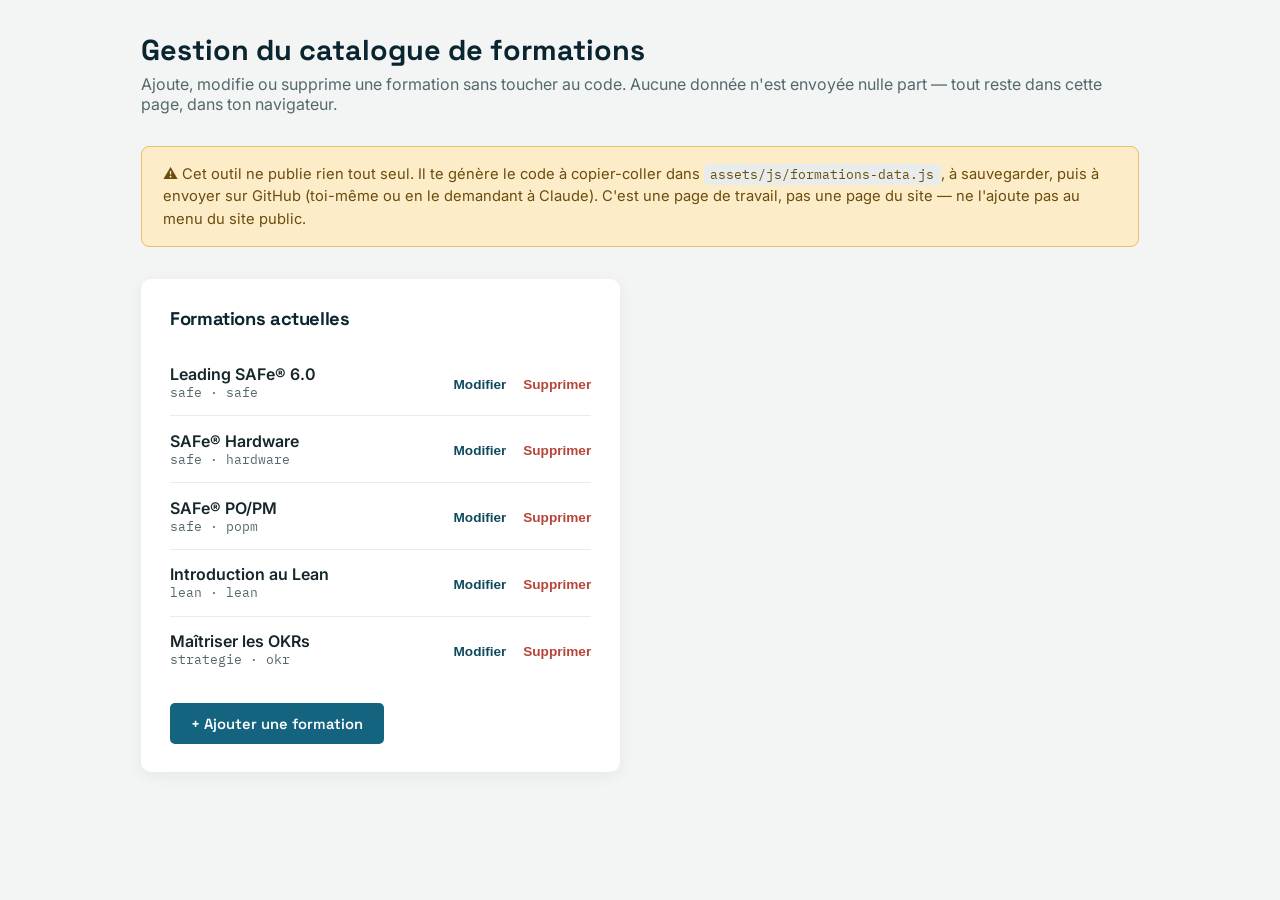
==== admin.html @ 7df1ab2e "admin.html: formulaire de gestion du catalogue (sans code). Nuage de + ancré à la dernière barre." ====
<!DOCTYPE html>
<html lang="fr">
<head>
<meta charset="UTF-8">
<meta name="viewport" content="width=device-width, initial-scale=1.0">
<title>LVL UP — Gestion du catalogue de formations</title>
<link rel="preconnect" href="https://fonts.googleapis.com">
<link href="https://fonts.googleapis.com/css2?family=Space+Grotesk:wght@500;600;700&family=Inter:wght@400;500;600;700&family=IBM+Plex+Mono:wght@500;600&display=swap" rel="stylesheet">
<link rel="stylesheet" href="assets/css/style.css">
<style>
    body { padding: 2rem 4%; max-width: 1100px; margin: 0 auto; }
    .admin-header { margin-bottom: 2rem; }
    .admin-header h1 { font-size: 1.8rem; color: var(--primary-dark); margin-bottom: 0.4rem; }
    .admin-header p { color: var(--ink-soft); }
    .admin-banner {
        background: #fdecc8; border: 1px solid #e8bd6b; color: #6b4c0f;
        padding: 1rem 1.3rem; border-radius: 8px; margin-bottom: 2rem; font-size: 0.92rem; line-height: 1.5;
    }
    .admin-layout { display: grid; grid-template-columns: 1fr 1fr; gap: 2.5rem; align-items: start; }
    @media (max-width: 900px) { .admin-layout { grid-template-columns: 1fr; } }

    .panel { background: white; border-radius: 10px; box-shadow: 0 4px 16px rgba(11,37,48,0.06); padding: 1.8rem; }
    .panel h2 { font-size: 1.15rem; color: var(--primary-dark); margin-bottom: 1.2rem; text-align: left; }

    .formation-row {
        display: flex; justify-content: space-between; align-items: center;
        padding: 0.9rem 0; border-bottom: 1px solid var(--paper-alt);
    }
    .formation-row:last-child { border-bottom: none; }
    .formation-row-title { font-weight: 600; color: var(--ink); }
    .formation-row-meta { font-size: 0.8rem; color: var(--ink-soft); font-family: 'IBM Plex Mono', monospace; }
    .formation-row-actions button {
        background: none; border: none; cursor: pointer; font-size: 0.85rem;
        color: var(--primary); font-weight: 600; margin-left: 0.8rem;
    }
    .formation-row-actions button.danger { color: #b5453a; }

    .form-group { margin-bottom: 1.3rem; }
    .form-group label { display: block; font-weight: 600; color: var(--primary-dark); margin-bottom: 0.4rem; font-size: 0.92rem; }
    .form-group input, .form-group textarea, .form-group select {
        width: 100%; padding: 0.7rem 0.9rem; border: 1px solid var(--border-soft); border-radius: 6px;
        font-size: 0.95rem; font-family: inherit; background: var(--paper);
    }
    .form-hint { font-size: 0.78rem; color: var(--ink-soft); margin-top: 0.3rem; }
    .form-row { display: flex; gap: 1rem; }
    .form-row .form-group { flex: 1; }

    .step-row { display: flex; gap: 0.5rem; margin-bottom: 0.5rem; }
    .step-row input { flex: 1; }
    .step-row button { background: #f3e3e1; color: #b5453a; border: none; border-radius: 6px; padding: 0 0.9rem; cursor: pointer; font-weight: 700; }
    #add-step-btn { margin-top: 0.3rem; }

    .btn-secondary { background: var(--paper-alt); color: var(--ink); }
    .btn-secondary:hover { background: var(--border-soft); }

    #output-section { margin-top: 2.5rem; }
    #output-code {
        width: 100%; min-height: 220px; font-family: 'IBM Plex Mono', monospace; font-size: 0.78rem;
        background: var(--primary-dark); color: #c8e6d8; padding: 1.2rem; border-radius: 8px; border: none;
        line-height: 1.5;
    }
    .copy-row { display: flex; gap: 1rem; align-items: center; margin-top: 1rem; flex-wrap: wrap; }
    .copy-confirm { color: #196c43; font-weight: 600; font-size: 0.9rem; display: none; }

    .instructions { margin-top: 1.5rem; background: var(--paper); border-radius: 8px; padding: 1.3rem 1.5rem; }
    .instructions ol { margin-left: 1.2rem; line-height: 1.9; color: var(--ink-soft); }
    .instructions strong { color: var(--ink); }
    code { background: var(--paper-alt); padding: 0.15rem 0.4rem; border-radius: 4px; font-family: 'IBM Plex Mono', monospace; font-size: 0.85em; }

    #form-panel { display: none; }
</style>
</head>
<body>

<div class="admin-header">
    <h1>Gestion du catalogue de formations</h1>
    <p>Ajoute, modifie ou supprime une formation sans toucher au code. Aucune donnée n'est envoyée nulle part — tout reste dans cette page, dans ton navigateur.</p>
</div>

<div class="admin-banner">
    ⚠️ Cet outil ne publie rien tout seul. Il te génère le code à copier-coller
    dans <code>assets/js/formations-data.js</code>, à sauvegarder, puis à
    envoyer sur GitHub (toi-même ou en le demandant à Claude). C'est une page
    de travail, pas une page du site — ne l'ajoute pas au menu du site public.
</div>

<div class="admin-layout">
    <div class="panel">
        <h2>Formations actuelles</h2>
        <div id="formation-list"></div>
        <button class="btn btn-small" id="add-new-btn" style="margin-top:1.3rem;">+ Ajouter une formation</button>
    </div>

    <div class="panel" id="form-panel">
        <h2 id="form-title">Nouvelle formation</h2>
        <form id="formation-form">
            <div class="form-group">
                <label>Titre</label>
                <input type="text" id="f-title" required placeholder="Ex: Leading SAFe® 6.0">
            </div>
            <div class="form-row">
                <div class="form-group">
                    <label>Catégorie</label>
                    <select id="f-category">
                        <option value="safe">SAFe</option>
                        <option value="lean">Lean</option>
                        <option value="strategie">Stratégie</option>
                    </select>
                    <div class="form-hint">Une nouvelle catégorie ? Dis-le moi, j'ajoute le filtre correspondant.</div>
                </div>
                <div class="form-group">
                    <label>Tarif affiché</label>
                    <input type="text" id="f-tarif" placeholder="à partir de 670€ HT">
                </div>
            </div>
            <div class="form-row">
                <div class="form-group">
                    <label><input type="checkbox" id="f-certifiant" style="width:auto;display:inline;margin-right:0.4rem;">Formation certifiante</label>
                </div>
                <div class="form-group">
                    <label>Niveau / type</label>
                    <input type="text" id="f-niveau" placeholder="Avancé, Tous niveaux, Initiation...">
                </div>
            </div>
            <div class="form-group">
                <label>Description courte (affichée sur la carte)</label>
                <textarea id="f-description" rows="2" required></textarea>
            </div>
            <div class="form-row">
                <div class="form-group">
                    <label>Durée</label>
                    <input type="text" id="f-duree" placeholder="2 jours (16h)">
                </div>
                <div class="form-group">
                    <label>Format</label>
                    <input type="text" id="f-format" placeholder="Présentiel ou Distanciel">
                </div>
            </div>
            <div class="form-group">
                <label>Étapes du programme (fiche détaillée)</label>
                <div id="steps-container"></div>
                <button type="button" class="btn btn-small btn-secondary" id="add-step-btn">+ Ajouter une étape</button>
            </div>
            <div class="form-group">
                <label>Texte du bouton de contact</label>
                <input type="text" id="f-cta-label" placeholder="Demander un devis certifiant">
            </div>
            <div class="form-group">
                <label>Message pré-rempli quand on clique ce bouton</label>
                <textarea id="f-cta-message" rows="2" placeholder="Bonjour, je souhaiterais recevoir un devis pour..."></textarea>
            </div>
            <div class="copy-row">
                <button type="submit" class="btn">Enregistrer cette formation</button>
                <button type="button" class="btn btn-secondary" id="cancel-btn">Annuler</button>
            </div>
        </form>
    </div>
</div>

<div id="output-section" style="display:none;">
    <div class="panel">
        <h2>Code à copier dans <code>assets/js/formations-data.js</code></h2>
        <textarea id="output-code" readonly></textarea>
        <div class="copy-row">
            <button class="btn" id="copy-btn">Copier le code</button>
            <span class="copy-confirm" id="copy-confirm">✓ Copié !</span>
        </div>
        <div class="instructions">
            <strong>Pour publier ce changement :</strong>
            <ol>
                <li>Clique <strong>« Copier le code »</strong> ci-dessus.</li>
                <li>Ouvre <code>assets/js/formations-data.js</code> dans VS Code.</li>
                <li>Sélectionne tout le contenu (<code>Ctrl+A</code>) et colle (<code>Ctrl+V</code>) pour remplacer.</li>
                <li>Sauvegarde (<code>Ctrl+S</code>).</li>
                <li>Dans le terminal : <code>git add -A && git commit -m "Mise à jour catalogue" && git push</code></li>
            </ol>
            Tu peux aussi coller ce code directement dans le chat à Claude et lui demander de sauvegarder et pousser pour toi.
        </div>
    </div>
</div>

<script src="assets/js/formations-data.js"></script>
<script>
// FORMATIONS est déjà chargé depuis formations-data.js — c'est le catalogue actuel.
let editingId = null; // null = ajout, sinon = id de la formation en cours d'édition

function renderList() {
    const list = document.getElementById('formation-list');
    if (FORMATIONS.length === 0) {
        list.innerHTML = '<p style="color:var(--ink-soft);font-size:0.9rem;">Aucune formation pour l\'instant.</p>';
        return;
    }
    list.innerHTML = FORMATIONS.map(f => `
        <div class="formation-row">
            <div>
                <div class="formation-row-title">${f.title}</div>
                <div class="formation-row-meta">${f.category} · ${f.id}</div>
            </div>
            <div class="formation-row-actions">
                <button onclick="editFormation('${f.id}')">Modifier</button>
                <button class="danger" onclick="deleteFormation('${f.id}')">Supprimer</button>
            </div>
        </div>`).join('');
}

function slugify(str) {
    return str.toLowerCase()
        .normalize('NFD').replace(/[\u0300-\u036f]/g, '')
        .replace(/[^a-z0-9]+/g, '-').replace(/(^-|-$)/g, '');
}

function resetForm() {
    document.getElementById('formation-form').reset();
    document.getElementById('steps-container').innerHTML = '';
    addStepInput('');
    editingId = null;
    document.getElementById('form-title').textContent = 'Nouvelle formation';
}

function addStepInput(value) {
    const container = document.getElementById('steps-container');
    const row = document.createElement('div');
    row.className = 'step-row';
    row.innerHTML = `<input type="text" value="${value.replace(/"/g,'&quot;')}" placeholder="Ex: Introduction à la Business Agility">
                      <button type="button" onclick="this.parentElement.remove()">✕</button>`;
    container.appendChild(row);
}

document.getElementById('add-step-btn').addEventListener('click', () => addStepInput(''));

document.getElementById('add-new-btn').addEventListener('click', () => {
    resetForm();
    document.getElementById('form-panel').style.display = 'block';
    document.getElementById('form-panel').scrollIntoView({ behavior: 'smooth' });
});

document.getElementById('cancel-btn').addEventListener('click', () => {
    document.getElementById('form-panel').style.display = 'none';
});

window.editFormation = function(id) {
    const f = FORMATIONS.find(x => x.id === id);
    if (!f) return;
    editingId = id;
    document.getElementById('form-title').textContent = 'Modifier : ' + f.title;
    document.getElementById('f-title').value = f.title;
    document.getElementById('f-category').value = f.category;
    document.getElementById('f-description').value = f.description;
    document.getElementById('f-duree').value = f.duree;
    document.getElementById('f-format').value = f.format;
    document.getElementById('f-cta-label').value = f.ctaLabel;
    document.getElementById('f-cta-message').value = f.ctaMessage;

    const certifiant = f.badges.find(b => b.type === 'certifiant');
    const niveau = f.badges.find(b => b.type === 'niveau' || b.type === 'pratique');
    const tarif = f.badges.find(b => b.type === 'tarif');
    document.getElementById('f-certifiant').checked = !!certifiant;
    document.getElementById('f-niveau').value = niveau ? niveau.label : '';
    document.getElementById('f-tarif').value = tarif ? tarif.label : '';

    document.getElementById('steps-container').innerHTML = '';
    f.programme.forEach(step => addStepInput(step));

    document.getElementById('form-panel').style.display = 'block';
    document.getElementById('form-panel').scrollIntoView({ behavior: 'smooth' });
};

window.deleteFormation = function(id) {
    const f = FORMATIONS.find(x => x.id === id);
    if (!f) return;
    if (!confirm(`Supprimer « ${f.title} » ? Cette action ne sera effective qu'après avoir copié le code généré et l'avoir sauvegardé dans le fichier.`)) return;
    const idx = FORMATIONS.findIndex(x => x.id === id);
    if (idx !== -1) FORMATIONS.splice(idx, 1);
    renderList();
    generateOutput();
};

document.getElementById('formation-form').addEventListener('submit', function(e) {
    e.preventDefault();
    const title = document.getElementById('f-title').value.trim();
    const category = document.getElementById('f-category').value;
    const description = document.getElementById('f-description').value.trim();
    const duree = document.getElementById('f-duree').value.trim();
    const format = document.getElementById('f-format').value.trim();
    const ctaLabel = document.getElementById('f-cta-label').value.trim() || 'En savoir plus';
    const ctaMessage = document.getElementById('f-cta-message').value.trim();
    const niveauVal = document.getElementById('f-niveau').value.trim();
    const tarifVal = document.getElementById('f-tarif').value.trim();
    const certifiant = document.getElementById('f-certifiant').checked;
    const steps = [...document.querySelectorAll('#steps-container input')].map(i => i.value.trim()).filter(Boolean);

    const badges = [];
    if (certifiant) badges.push({ type: 'certifiant', label: 'Certifiant' });
    if (niveauVal) badges.push({ type: niveauVal.toLowerCase().includes('initiation') ? 'pratique' : 'niveau', label: niveauVal });
    if (tarifVal) badges.push({ type: 'tarif', label: tarifVal });

    const id = editingId || slugify(title) || ('formation-' + Date.now());

    const formation = { id, category, title, badges, description, duree, format, programme: steps, ctaLabel, ctaMessage };

    if (editingId) {
        const idx = FORMATIONS.findIndex(x => x.id === editingId);
        FORMATIONS[idx] = formation;
    } else {
        FORMATIONS.push(formation);
    }

    renderList();
    generateOutput();
    document.getElementById('form-panel').style.display = 'none';
});

function jsString(str) {
    return JSON.stringify(str || '');
}

function generateOutput() {
    const lines = [];
    lines.push('// =============================================');
    lines.push('// CATALOGUE DE FORMATIONS — source de données unique');
    lines.push('// =============================================');
    lines.push('// Généré via admin.html. Pour éditer à nouveau, ouvre admin.html');
    lines.push('// dans le navigateur (Live Server) — il relit ce fichier automatiquement.');
    lines.push('const FORMATIONS = [');
    FORMATIONS.forEach(f => {
        lines.push('    {');
        lines.push(`        id: ${jsString(f.id)},`);
        lines.push(`        category: ${jsString(f.category)},`);
        lines.push(`        title: ${jsString(f.title)},`);
        lines.push('        badges: [');
        f.badges.forEach(b => lines.push(`            { type: ${jsString(b.type)}, label: ${jsString(b.label)} },`));
        lines.push('        ],');
        lines.push(`        description: ${jsString(f.description)},`);
        lines.push(`        duree: ${jsString(f.duree)},`);
        lines.push(`        format: ${jsString(f.format)},`);
        lines.push('        programme: [');
        f.programme.forEach(step => lines.push(`            ${jsString(step)},`));
        lines.push('        ],');
        lines.push(`        ctaLabel: ${jsString(f.ctaLabel)},`);
        lines.push(`        ctaMessage: ${jsString(f.ctaMessage)},`);
        lines.push('    },');
    });
    lines.push('];');
    document.getElementById('output-code').value = lines.join('\n');
    document.getElementById('output-section').style.display = 'block';
}

document.getElementById('copy-btn').addEventListener('click', () => {
    const textarea = document.getElementById('output-code');
    textarea.select();
    navigator.clipboard.writeText(textarea.value).then(() => {
        const confirm = document.getElementById('copy-confirm');
        confirm.style.display = 'inline';
        setTimeout(() => confirm.style.display = 'none', 2000);
    });
});

// Init
addStepInput('');
renderList();
</script>
</body>
</html>
---- assets/css/style.css ----
/* =============================================
   DESIGN TOKENS
   Palette dérivée du logo (teal profond) + accent ambre
============================================= */
:root {
    --primary-dark:  #0b2530;
    --primary:       #0f4a5f;
    --primary-mid:   #14647f;
    --accent:        #dc9a3b;
    --accent-dark:   #b87d24;
    --paper:         #f3f5f4;
    --paper-alt:     #e8edec;
    --ink:           #16262b;
    --ink-soft:      #55686c;
    --white:         #ffffff;
    --border-soft:   #dbe3e1;
}

* { margin: 0; padding: 0; box-sizing: border-box; }

body {
    font-family: 'Inter', 'Segoe UI', Helvetica, Arial, sans-serif;
    color: var(--ink);
    background: var(--paper);
}

h1, h2, h3, h4, .navbar-logo, .btn, .eyebrow {
    font-family: 'Space Grotesk', 'Segoe UI', sans-serif;
}

/* =============================================
   NAVBAR
============================================= */
.navbar {
    position: sticky; top: 0; z-index: 100;
    background: var(--white);
    border-bottom: 1px solid var(--border-soft);
    box-shadow: 0 2px 16px rgba(11,37,48,0.05);
}
.navbar-inner {
    max-width: 1280px; margin: 0 auto;
    display: flex; align-items: center; justify-content: space-between;
    padding: 1rem 5%;
}
.navbar-logo { display: inline-flex; align-items: center; }
.navbar-logo img { height: 46px; display: block; }
.navbar-nav ul { list-style: none; display: flex; gap: 2.2rem; }
.navbar-nav a {
    text-decoration: none; color: var(--ink-soft); font-weight: 500; font-size: 0.98rem;
    transition: color 0.2s;
}
.navbar-nav a:hover { color: var(--primary); }
.navbar-cta { white-space: nowrap; }

.hamburger {
    display: none; background: none; border: none; cursor: pointer;
    flex-direction: column; gap: 5px; padding: 0.4rem;
}
.hamburger span { display: block; width: 24px; height: 2px; background: var(--primary-dark); border-radius: 2px; transition: all 0.3s; }
.hamburger.open span:nth-child(1) { transform: translateY(7px) rotate(45deg); }
.hamburger.open span:nth-child(2) { opacity: 0; }
.hamburger.open span:nth-child(3) { transform: translateY(-7px) rotate(-45deg); }

.navbar-mobile {
    display: none; background: var(--white); border-top: 1px solid var(--border-soft);
    max-height: 0; overflow: hidden; transition: max-height 0.3s ease;
}
.navbar-mobile.open { max-height: 400px; }
.navbar-mobile ul { list-style: none; padding: 0.5rem 5% 1.2rem; }
.navbar-mobile li { margin-top: 1rem; }
.navbar-mobile a { color: var(--ink-soft); text-decoration: none; font-weight: 500; font-size: 1.05rem; }

/* =============================================
   LAYOUT / TYPO GÉNÉRALE
============================================= */
main > section { scroll-margin-top: 74px; }
.container { padding: 5.5rem 10%; max-width: 1280px; margin: 0 auto; }
.bg-light { background: var(--paper-alt); }

h2 { font-size: 2.3rem; color: var(--primary-dark); margin-bottom: 0.9rem; text-align: center; font-weight: 700; letter-spacing: -0.02em; }
.subtitle { margin-bottom: 3.5rem; color: var(--ink-soft); font-size: 1.15rem; text-align: center; }
.eyebrow {
    display: inline-block; text-transform: uppercase; letter-spacing: 0.14em;
    font-size: 0.78rem; font-weight: 600; color: var(--accent);
    margin-bottom: 1.2rem;
}

/* =============================================
   HERO
============================================= */
.hero {
    position: relative; overflow: hidden;
    min-height: 88vh;
    background: linear-gradient(160deg, var(--primary-dark) 0%, var(--primary) 75%);
    display: flex; flex-direction: column; justify-content: center;
    padding: 3rem 10%; color: white;
}
.hero-bg {
    position: absolute; inset: 0; pointer-events: none;
    display: flex; align-items: flex-end; justify-content: flex-end;
    gap: 0.9rem; padding: 0 6% 0 0;
    opacity: 0.9;
}
.hero-bg > span { display: block; width: 34px; border-radius: 3px 3px 0 0; background: var(--accent); }
.hero-bg > span:nth-child(1) { height: 14%; opacity: 0.12; }
.hero-bg > span:nth-child(2) { height: 24%; opacity: 0.16; }
.hero-bg > span:nth-child(3) { height: 37%; opacity: 0.22; }
.hero-bg > span:nth-child(4) { height: 52%; opacity: 0.28; }
.hero-bg > span:nth-child(5) { height: 68%; opacity: 0.36; }
.hero-bg > span:nth-child(6) { height: 86%; opacity: 0.46; position: relative; }
.bar-signature i {
    position: absolute; font-style: normal; color: var(--accent);
    font-family: 'Space Grotesk', sans-serif; font-weight: 600; line-height: 1;
    pointer-events: none;
}
.hero-content { position: relative; z-index: 2; }
.hero h1 { font-size: 3.4rem; margin-bottom: 1.5rem; max-width: 780px; line-height: 1.12; font-weight: 700; letter-spacing: -0.02em; }
.hero p { font-size: 1.22rem; max-width: 640px; color: #cfe0e0; margin-bottom: 2.6rem; line-height: 1.6; }
.hero-buttons { display: flex; gap: 1.2rem; flex-wrap: wrap; }

/* =============================================
   BOUTONS
============================================= */
.btn {
    display: inline-block; background: var(--accent); color: var(--primary-dark);
    padding: 0.95rem 2.3rem; text-decoration: none; border-radius: 6px;
    font-weight: 700; transition: all 0.25s; border: none; cursor: pointer;
}
.btn:hover { background: var(--accent-dark); transform: translateY(-2px); }
.btn-outline { background: transparent; border: 2px solid rgba(255,255,255,0.5); color: white; }
.btn-outline:hover { background: rgba(255,255,255,0.1); border-color: white; }
.btn-small {
    display: inline-block; background: var(--primary-mid); color: white; text-align: center;
    padding: 0.7rem 1.3rem; border-radius: 5px; font-weight: 600; cursor: pointer; border: none;
    font-size: 0.92rem; text-decoration: none; transition: background 0.2s;
}
.btn-small:hover { background: var(--primary); }

/* =============================================
   GRILLE & CARTES
============================================= */
.grid { display: grid; grid-template-columns: repeat(auto-fit, minmax(300px, 1fr)); gap: 2rem; }
.card { background: var(--white); padding: 2.2rem; border-radius: 10px; box-shadow: 0 6px 20px rgba(11,37,48,0.06); border-top: 3px solid var(--primary-mid); transition: transform 0.25s, box-shadow 0.25s; }
.card:hover { transform: translateY(-4px); box-shadow: 0 12px 28px rgba(11,37,48,0.1); }
.card h3 { color: var(--primary-dark); margin-bottom: 0.7rem; font-size: 1.2rem; }
.card p { color: var(--ink-soft); line-height: 1.55; }
.badges { display: flex; gap: 0.5rem; margin-bottom: 1.4rem; flex-wrap: wrap; }
.badge {
    font-family: 'IBM Plex Mono', monospace;
    font-size: 0.66rem; font-weight: 600; padding: 0.35rem 0.8rem; border-radius: 50px;
    text-transform: uppercase; letter-spacing: 0.04em;
}
.badge.certifiant { background: #fdecc8; color: #8a5a12; }
.badge.pratique { background: #dfeaf0; color: var(--primary); }
.badge.niveau { background: var(--paper-alt); color: var(--ink-soft); }
.badge.tarif { background-color: #dcf0e4; color: #196c43; }

/* =============================================
   FILTRES FORMATIONS
============================================= */
.filter-chips { display: flex; gap: 0.7rem; justify-content: center; margin-bottom: 2.8rem; flex-wrap: wrap; }
.chip {
    font-family: 'Space Grotesk', sans-serif; font-weight: 600; font-size: 0.9rem;
    background: white; color: var(--ink-soft); border: 1.5px solid var(--border-soft);
    padding: 0.6rem 1.3rem; border-radius: 50px; cursor: pointer; transition: all 0.2s;
}
.chip:hover { border-color: var(--primary-mid); color: var(--primary); }
.chip.active { background: var(--primary-dark); border-color: var(--primary-dark); color: white; }

.formation-card { border-top-color: var(--primary-mid); }
.formation-card.cat-lean { border-top-color: var(--accent); }
.formation-card.cat-strategie { border-top-color: #6b7bb8; }
.formation-card.hidden { display: none; }

/* =============================================
   PLANNING
============================================= */
.calendar-container { background: white; border-radius: 10px; box-shadow: 0 8px 24px rgba(11,37,48,0.06); overflow: hidden; }
.planning-table { width: 100%; border-collapse: collapse; text-align: left; }
.planning-table th {
    background-color: var(--primary-dark); padding: 1.2rem 1.5rem; color: white;
    font-weight: 600; font-family: 'IBM Plex Mono', monospace; font-size: 0.78rem;
    text-transform: uppercase; letter-spacing: 0.06em;
}
.planning-table td { padding: 1.3rem 1.5rem; border-bottom: 1px solid var(--paper-alt); font-size: 0.98rem; }
.planning-table tr:last-child td { border-bottom: none; }
.planning-table tr:hover { background-color: var(--paper); }
.planning-table td:first-child { font-family: 'IBM Plex Mono', monospace; font-size: 0.88rem; color: var(--ink-soft); }

.status-badge {
    display: inline-flex; align-items: center; gap: 0.4rem;
    font-size: 0.78rem; font-weight: 600; padding: 0.45rem 0.9rem; border-radius: 50px;
}
.status-badge::before { content: ''; width: 7px; height: 7px; border-radius: 50%; }
.status-full { background: var(--paper-alt); color: var(--ink-soft); }
.status-full::before { background: #94a3a1; }

/* =============================================
   MODALES
============================================= */
.modal { display: none; position: fixed; z-index: 200; left: 0; top: 0; width: 100%; height: 100%; background-color: rgba(11,37,48,0.85); backdrop-filter: blur(5px); }
.modal-content { background-color: white; margin: 3% auto; padding: 3rem; border-radius: 12px; width: 60%; max-width: 800px; position: relative; animation: slideIn 0.3s ease-out; }
@keyframes slideIn { from { transform: translateY(-50px); opacity: 0; } to { transform: translateY(0); opacity: 1; } }
.close-modal { color: var(--ink-soft); position: absolute; top: 1.5rem; right: 2rem; font-size: 2rem; font-weight: bold; cursor: pointer; }
.modal-content h2 { text-align: left; color: var(--primary-dark); }

.modal-info-bar {
    display: flex; gap: 2rem; background: var(--paper); padding: 1rem 1.5rem; border-radius: 8px;
    margin: 1.5rem 0; font-size: 0.95rem; border-left: 4px solid var(--accent); flex-wrap: wrap;
}
.modal-body h3 { margin: 1.5rem 0 1rem; color: var(--primary-dark); border-bottom: 2px solid var(--paper-alt); padding-bottom: 0.5rem; }
.quick-program { list-style: none; margin-bottom: 2rem; }
.quick-program li { margin-bottom: 1.2rem; padding-left: 2.2rem; position: relative; line-height: 1.45; }
.quick-program li::before {
    content: counter(item); counter-increment: item; position: absolute; left: 0; top: 0;
    background: var(--primary-mid); color: white; width: 22px; height: 22px; border-radius: 50%;
    display: flex; align-items: center; justify-content: center;
    font-family: 'IBM Plex Mono', monospace; font-size: 0.72rem; font-weight: 700;
}
.modal-body { counter-reset: item; }

/* =============================================
   À PROPOS
============================================= */
.about-grid { display: flex; gap: 4rem; align-items: center; }
.about-text { flex: 1.5; font-size: 1.12rem; line-height: 1.7; color: var(--ink-soft); }
.about-text p strong { color: var(--primary-dark); }
.certifications-box h4 {
    font-family: 'IBM Plex Mono', monospace; font-size: 0.78rem; text-transform: uppercase;
    letter-spacing: 0.06em; color: var(--ink-soft); margin-bottom: 1rem;
}
.certif-tags { display: flex; flex-wrap: wrap; gap: 0.7rem; margin-top: 0.5rem; }
.certif-tags span {
    display: flex; align-items: center; gap: 0.45rem;
    background: white; color: var(--primary); padding: 0.55rem 1.1rem; border-radius: 6px;
    font-weight: 700; font-size: 0.85rem; border: 1px solid var(--border-soft);
}
.certif-tags span::before { content: ''; width: 6px; height: 6px; border-radius: 50%; background: var(--accent); }
.about-image { flex-shrink: 0; }
.about-image img {
    width: 240px; height: 280px; object-fit: cover; border-radius: 12px;
    box-shadow: 0 16px 32px rgba(11,37,48,0.15); border: 6px solid white;
}

/* =============================================
   FORMULAIRE
============================================= */
.contact-form-container { max-width: 750px; margin: 0 auto; background: white; padding: 3.5rem; border-radius: 12px; box-shadow: 0 20px 40px rgba(11,37,48,0.08); }
.form-group { margin-bottom: 2rem; }
.form-group label { display: block; margin-bottom: 0.8rem; font-weight: 700; color: var(--primary-dark); }
.form-group input, .form-group textarea, .form-group select {
    width: 100%; padding: 1rem; border: 1px solid var(--border-soft); border-radius: 8px;
    font-size: 1.05rem; background: var(--paper); font-family: inherit; color: var(--ink);
}
.form-group input:focus, .form-group textarea:focus, .form-group select:focus {
    outline: 2px solid var(--primary-mid); outline-offset: 1px;
}

footer { background: var(--primary-dark); color: #93a5a3; padding: 2.5rem; text-align: center; font-size: 0.9rem; }

/* =============================================
   RESPONSIVE
============================================= */
@media (max-width: 900px) {
    .navbar-nav, .navbar-cta { display: none; }
    .hamburger { display: flex; }
    .navbar-mobile { display: block; }

    .container { padding: 3.5rem 6%; }
    h2 { font-size: 1.85rem; }
    .subtitle { margin-bottom: 2.5rem; }

    .hero { padding: 2.5rem 6%; min-height: auto; padding-top: 4rem; padding-bottom: 4rem; }
    .hero h1 { font-size: 2.2rem; }
    .hero p { font-size: 1.05rem; }
    .hero-bg { opacity: 0.5; }

    .about-grid { flex-direction: column-reverse; gap: 2rem; text-align: center; }
    .about-image img { width: 200px; height: 240px; }
    .certif-tags { justify-content: center; }

    .calendar-container { overflow-x: auto; }
    .planning-table { min-width: 600px; }

    .modal-content { width: 92%; padding: 2rem; margin: 6% auto; }
    .contact-form-container { padding: 2rem; }
}
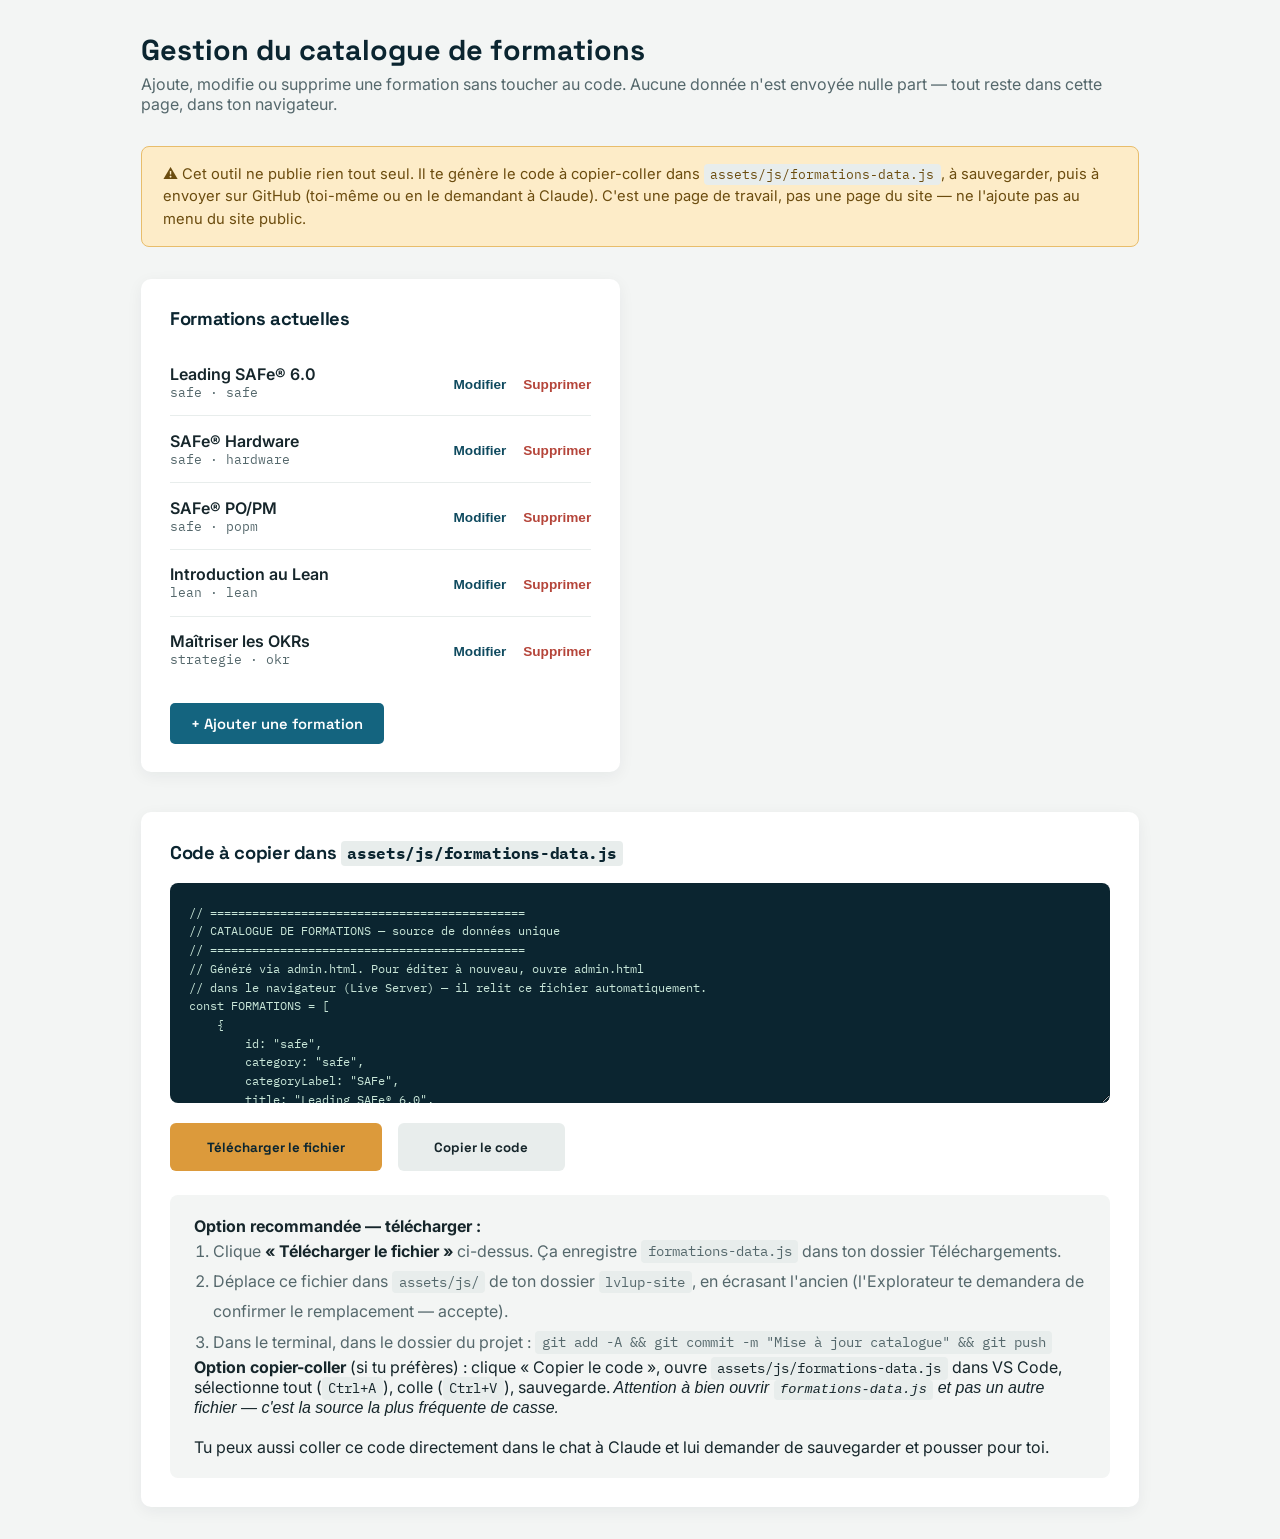
==== commit 4c0bd868: "Hero: nuage de 55 + répartis en haut, denses côté dernière barre. Catégories de formation auto-génér" ====
--- a/admin.html
+++ b/admin.html
@@ -102,11 +102,10 @@
                 <div class="form-group">
                     <label>Catégorie</label>
                     <select id="f-category">
-                        <option value="safe">SAFe</option>
-                        <option value="lean">Lean</option>
-                        <option value="strategie">Stratégie</option>
+                        <option value="__new__">+ Nouvelle catégorie…</option>
                     </select>
-                    <div class="form-hint">Une nouvelle catégorie ? Dis-le moi, j'ajoute le filtre correspondant.</div>
+                    <input type="text" id="f-category-new" placeholder="Nom de la nouvelle catégorie, ex: Kanban" style="margin-top:0.5rem; display:none;">
+                    <div class="form-hint">Une nouvelle catégorie crée automatiquement son propre filtre sur le site.</div>
                 </div>
                 <div class="form-group">
                     <label>Tarif affiché</label>
@@ -162,18 +161,19 @@
         <h2>Code à copier dans <code>assets/js/formations-data.js</code></h2>
         <textarea id="output-code" readonly></textarea>
         <div class="copy-row">
-            <button class="btn" id="copy-btn">Copier le code</button>
+            <button class="btn" id="download-btn">Télécharger le fichier</button>
+            <button class="btn btn-secondary" id="copy-btn">Copier le code</button>
             <span class="copy-confirm" id="copy-confirm">✓ Copié !</span>
         </div>
         <div class="instructions">
-            <strong>Pour publier ce changement :</strong>
+            <strong>Option recommandée — télécharger :</strong>
             <ol>
-                <li>Clique <strong>« Copier le code »</strong> ci-dessus.</li>
-                <li>Ouvre <code>assets/js/formations-data.js</code> dans VS Code.</li>
-                <li>Sélectionne tout le contenu (<code>Ctrl+A</code>) et colle (<code>Ctrl+V</code>) pour remplacer.</li>
-                <li>Sauvegarde (<code>Ctrl+S</code>).</li>
-                <li>Dans le terminal : <code>git add -A && git commit -m "Mise à jour catalogue" && git push</code></li>
+                <li>Clique <strong>« Télécharger le fichier »</strong> ci-dessus. Ça enregistre <code>formations-data.js</code> dans ton dossier Téléchargements.</li>
+                <li>Déplace ce fichier dans <code>assets/js/</code> de ton dossier <code>lvlup-site</code>, en écrasant l'ancien (l'Explorateur te demandera de confirmer le remplacement — accepte).</li>
+                <li>Dans le terminal, dans le dossier du projet : <code>git add -A && git commit -m "Mise à jour catalogue" && git push</code></li>
             </ol>
+            <strong>Option copier-coller</strong> (si tu préfères) : clique « Copier le code », ouvre <code>assets/js/formations-data.js</code> dans VS Code, sélectionne tout (<code>Ctrl+A</code>), colle (<code>Ctrl+V</code>), sauvegarde. <em>Attention à bien ouvrir <code>formations-data.js</code> et pas un autre fichier — c'est la source la plus fréquente de casse.</em>
+            <br><br>
             Tu peux aussi coller ce code directement dans le chat à Claude et lui demander de sauvegarder et pousser pour toi.
         </div>
     </div>
@@ -208,6 +208,20 @@
         .normalize('NFD').replace(/[\u0300-\u036f]/g, '')
         .replace(/[^a-z0-9]+/g, '-').replace(/(^-|-$)/g, '');
 }
+
+function populateCategorySelect() {
+    const select = document.getElementById('f-category');
+    const current = select.value;
+    const seen = new Map();
+    FORMATIONS.forEach(f => { if (!seen.has(f.category)) seen.set(f.category, f.categoryLabel || f.category); });
+    select.innerHTML = [...seen.entries()].map(([cat, label]) => `<option value="${cat}">${label}</option>`).join('')
+        + '<option value="__new__">+ Nouvelle catégorie…</option>';
+    if ([...seen.keys()].includes(current)) select.value = current;
+}
+
+document.getElementById('f-category').addEventListener('change', function() {
+    document.getElementById('f-category-new').style.display = this.value === '__new__' ? 'block' : 'none';
+});
 
 function resetForm() {
     document.getElementById('formation-form').reset();
@@ -215,6 +229,8 @@
     addStepInput('');
     editingId = null;
     document.getElementById('form-title').textContent = 'Nouvelle formation';
+    populateCategorySelect();
+    document.getElementById('f-category-new').style.display = 'none';
 }
 
 function addStepInput(value) {
@@ -244,7 +260,9 @@
     editingId = id;
     document.getElementById('form-title').textContent = 'Modifier : ' + f.title;
     document.getElementById('f-title').value = f.title;
+    populateCategorySelect();
     document.getElementById('f-category').value = f.category;
+    document.getElementById('f-category-new').style.display = 'none';
     document.getElementById('f-description').value = f.description;
     document.getElementById('f-duree').value = f.duree;
     document.getElementById('f-format').value = f.format;
@@ -278,7 +296,17 @@
 document.getElementById('formation-form').addEventListener('submit', function(e) {
     e.preventDefault();
     const title = document.getElementById('f-title').value.trim();
-    const category = document.getElementById('f-category').value;
+    const categorySelectVal = document.getElementById('f-category').value;
+    let category, categoryLabel;
+    if (categorySelectVal === '__new__') {
+        categoryLabel = document.getElementById('f-category-new').value.trim();
+        if (!categoryLabel) { alert('Donne un nom à la nouvelle catégorie.'); return; }
+        category = slugify(categoryLabel);
+    } else {
+        category = categorySelectVal;
+        const existing = FORMATIONS.find(f => f.category === category);
+        categoryLabel = existing ? existing.categoryLabel : category;
+    }
     const description = document.getElementById('f-description').value.trim();
     const duree = document.getElementById('f-duree').value.trim();
     const format = document.getElementById('f-format').value.trim();
@@ -296,7 +324,7 @@
 
     const id = editingId || slugify(title) || ('formation-' + Date.now());
 
-    const formation = { id, category, title, badges, description, duree, format, programme: steps, ctaLabel, ctaMessage };
+    const formation = { id, category, categoryLabel, title, badges, description, duree, format, programme: steps, ctaLabel, ctaMessage };
 
     if (editingId) {
         const idx = FORMATIONS.findIndex(x => x.id === editingId);
@@ -326,6 +354,7 @@
         lines.push('    {');
         lines.push(`        id: ${jsString(f.id)},`);
         lines.push(`        category: ${jsString(f.category)},`);
+        lines.push(`        categoryLabel: ${jsString(f.categoryLabel || f.category)},`);
         lines.push(`        title: ${jsString(f.title)},`);
         lines.push('        badges: [');
         f.badges.forEach(b => lines.push(`            { type: ${jsString(b.type)}, label: ${jsString(b.label)} },`));
@@ -355,9 +384,24 @@
     });
 });
 
+document.getElementById('download-btn').addEventListener('click', () => {
+    const content = document.getElementById('output-code').value;
+    const blob = new Blob([content], { type: 'text/javascript' });
+    const url = URL.createObjectURL(blob);
+    const a = document.createElement('a');
+    a.href = url;
+    a.download = 'formations-data.js';
+    document.body.appendChild(a);
+    a.click();
+    document.body.removeChild(a);
+    URL.revokeObjectURL(url);
+});
+
 // Init
 addStepInput('');
+populateCategorySelect();
 renderList();
+generateOutput();
 </script>
 </body>
 </html>
--- a/assets/css/style.css
+++ b/assets/css/style.css
@@ -107,11 +107,11 @@
 .hero-bg > span:nth-child(3) { height: 37%; opacity: 0.22; }
 .hero-bg > span:nth-child(4) { height: 52%; opacity: 0.28; }
 .hero-bg > span:nth-child(5) { height: 68%; opacity: 0.36; }
-.hero-bg > span:nth-child(6) { height: 86%; opacity: 0.46; position: relative; }
-.bar-signature i {
-    position: absolute; font-style: normal; color: var(--accent);
-    font-family: 'Space Grotesk', sans-serif; font-weight: 600; line-height: 1;
-    pointer-events: none;
+.hero-bg > span:nth-child(6) { height: 86%; opacity: 0.46; }
+.hero-plus-cloud { position: absolute; inset: 0; }
+.hero-plus-cloud span {
+    position: absolute; color: var(--accent); font-family: 'Space Grotesk', sans-serif;
+    font-weight: 600; line-height: 1; pointer-events: none;
 }
 .hero-content { position: relative; z-index: 2; }
 .hero h1 { font-size: 3.4rem; margin-bottom: 1.5rem; max-width: 780px; line-height: 1.12; font-weight: 700; letter-spacing: -0.02em; }
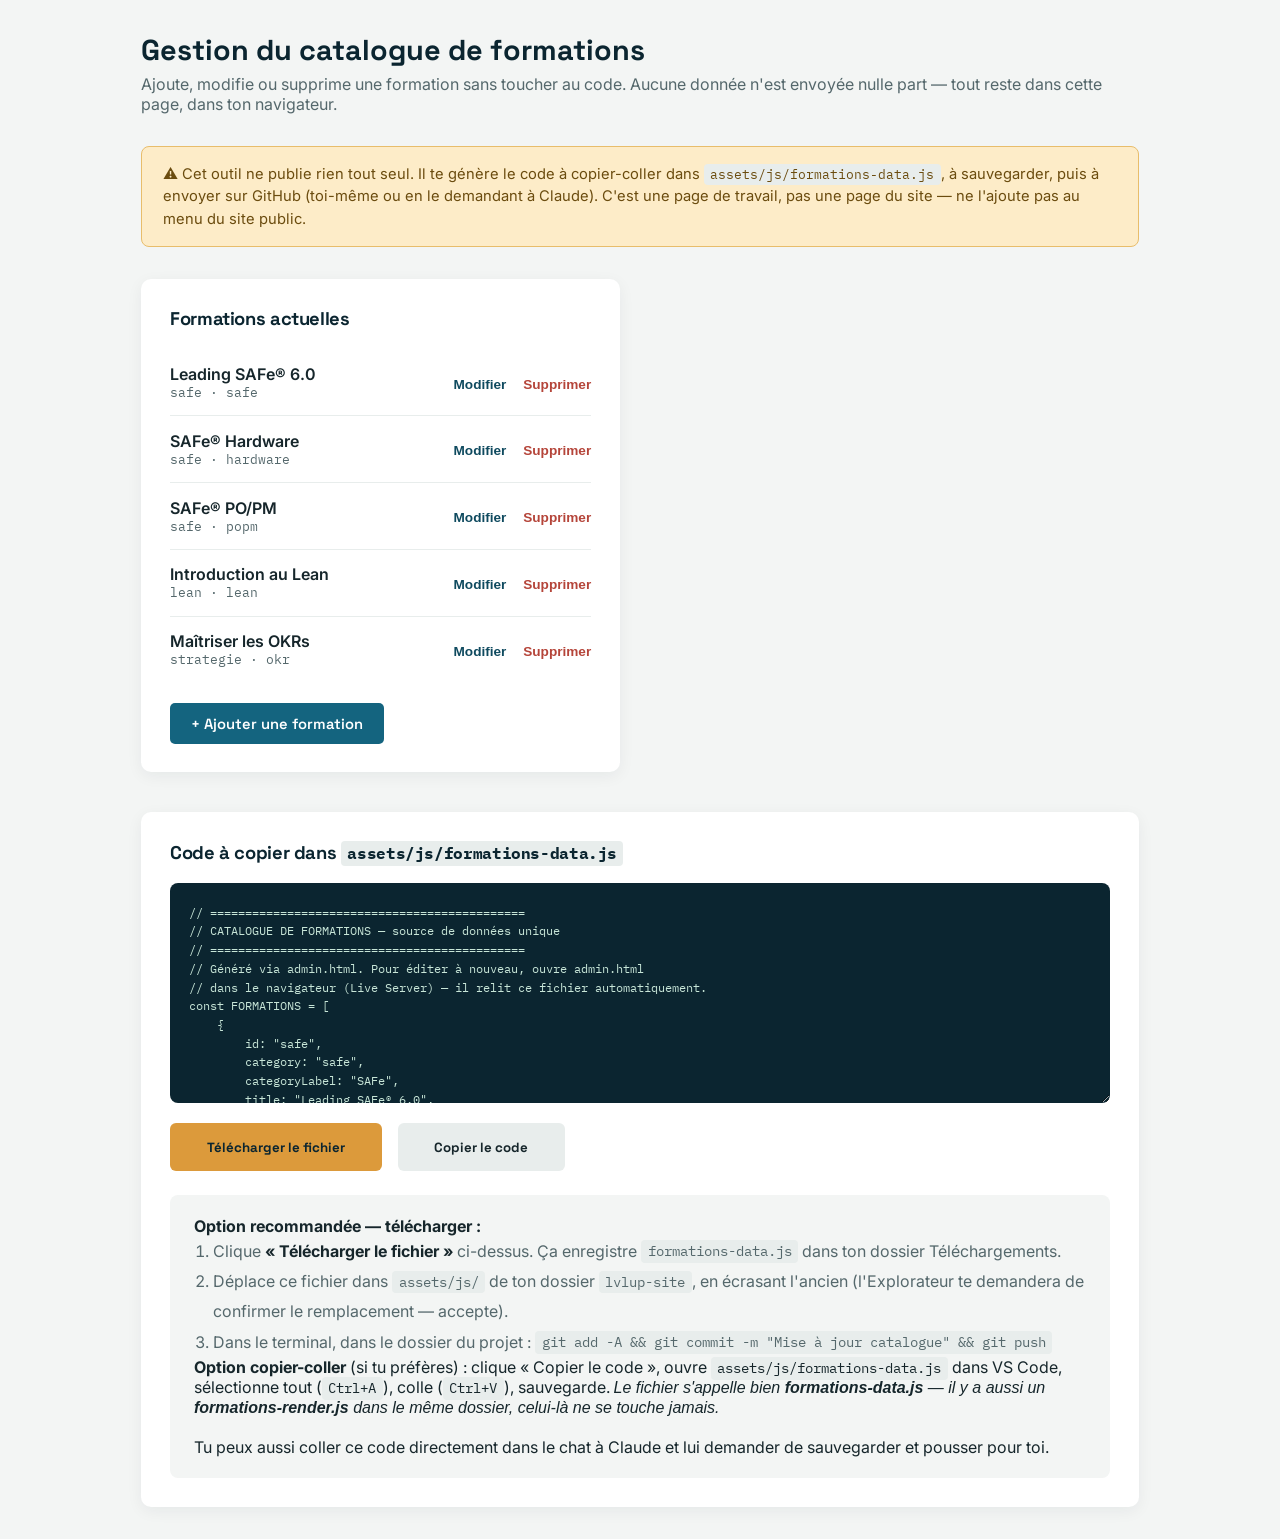
==== commit aae0aace: "Fix: + ne chevauchent plus les barres. Renomme formations.js en formations-render.js pour éviter la " ====
--- a/admin.html
+++ b/admin.html
@@ -172,7 +172,7 @@
                 <li>Déplace ce fichier dans <code>assets/js/</code> de ton dossier <code>lvlup-site</code>, en écrasant l'ancien (l'Explorateur te demandera de confirmer le remplacement — accepte).</li>
                 <li>Dans le terminal, dans le dossier du projet : <code>git add -A && git commit -m "Mise à jour catalogue" && git push</code></li>
             </ol>
-            <strong>Option copier-coller</strong> (si tu préfères) : clique « Copier le code », ouvre <code>assets/js/formations-data.js</code> dans VS Code, sélectionne tout (<code>Ctrl+A</code>), colle (<code>Ctrl+V</code>), sauvegarde. <em>Attention à bien ouvrir <code>formations-data.js</code> et pas un autre fichier — c'est la source la plus fréquente de casse.</em>
+            <strong>Option copier-coller</strong> (si tu préfères) : clique « Copier le code », ouvre <code>assets/js/formations-data.js</code> dans VS Code, sélectionne tout (<code>Ctrl+A</code>), colle (<code>Ctrl+V</code>), sauvegarde. <em>Le fichier s'appelle bien <strong>formations-data.js</strong> — il y a aussi un <strong>formations-render.js</strong> dans le même dossier, celui-là ne se touche jamais.</em>
             <br><br>
             Tu peux aussi coller ce code directement dans le chat à Claude et lui demander de sauvegarder et pousser pour toi.
         </div>
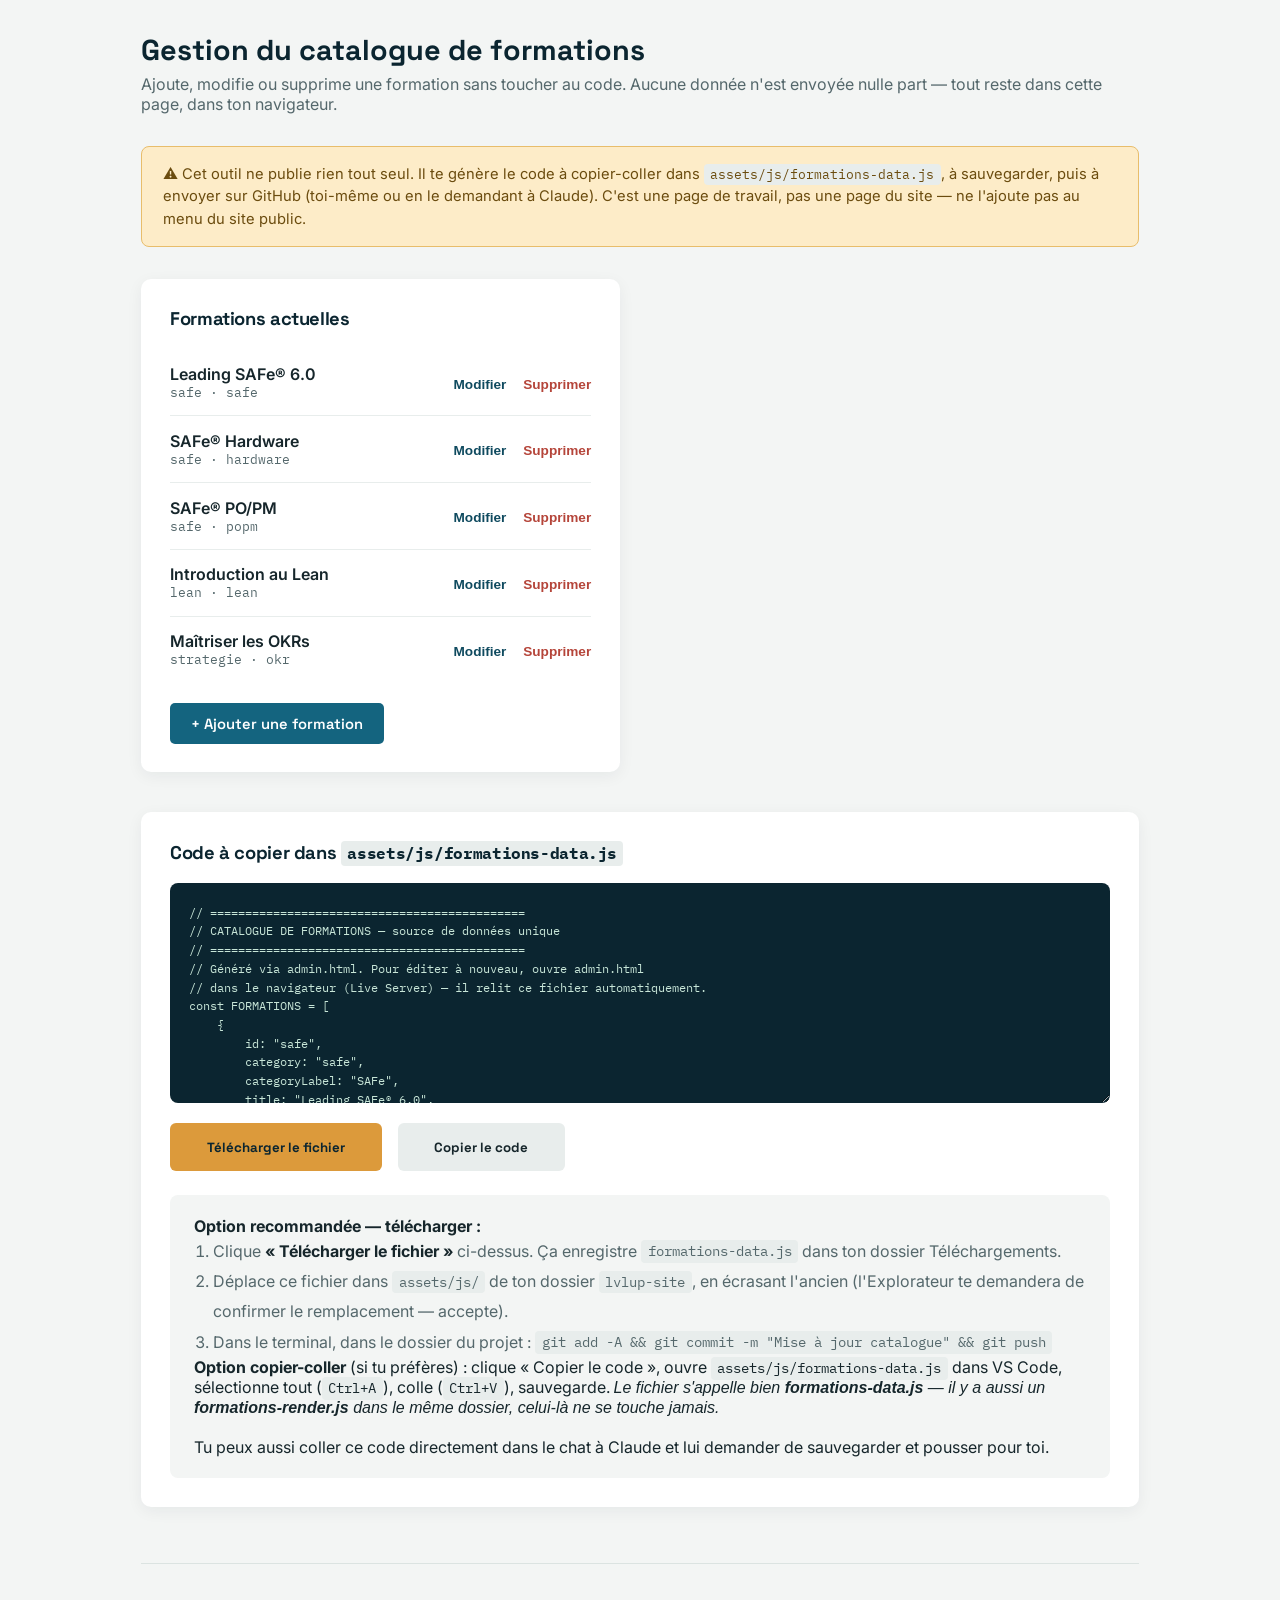
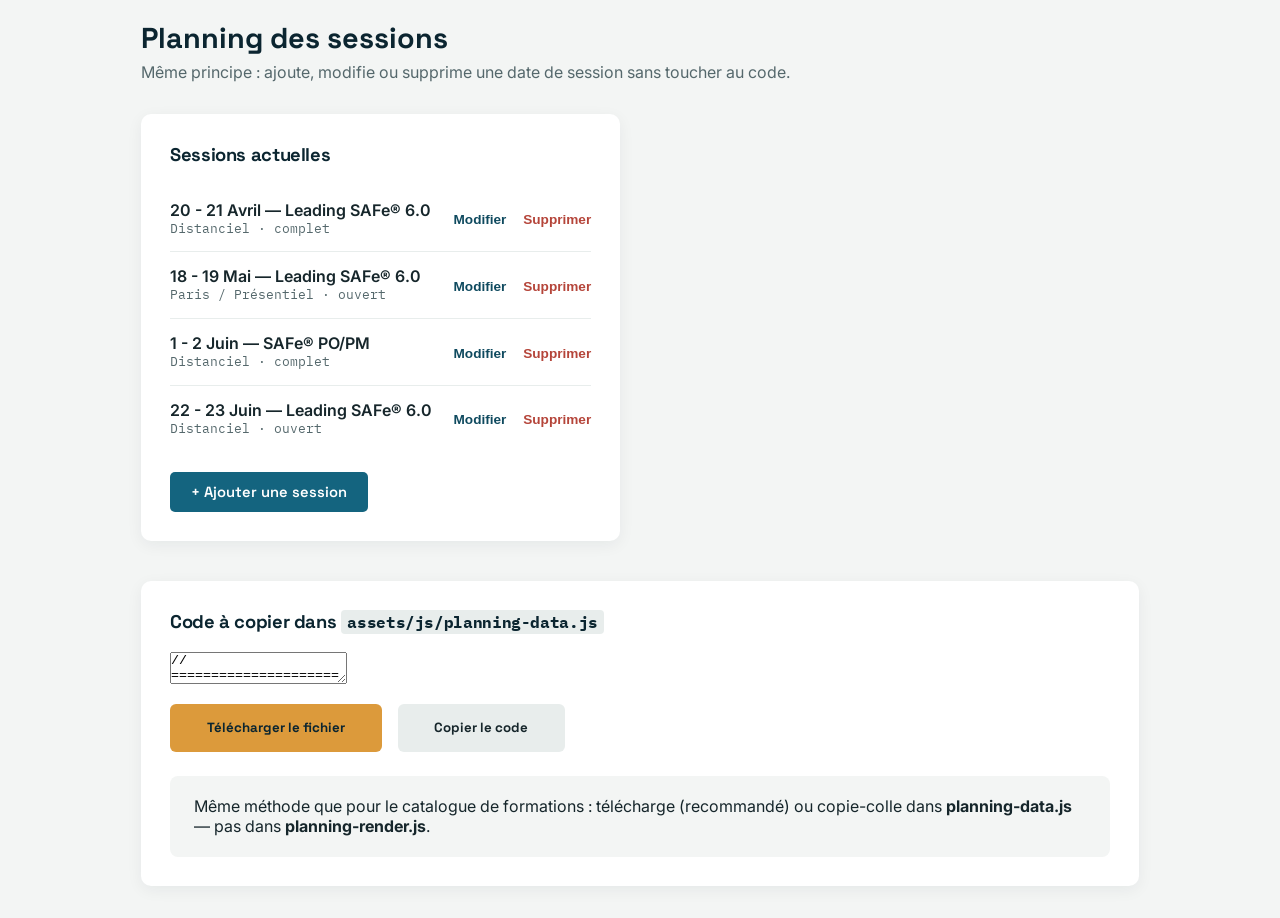
==== commit 31ce97bd: "Planning: séparé en planning-data.js / planning-render.js, gérable via admin.html (formulaire, comme" ====
--- a/admin.html
+++ b/admin.html
@@ -179,6 +179,67 @@
     </div>
 </div>
 
+<hr style="border:none; border-top:1px solid var(--border-soft); margin:3.5rem 0;">
+
+<div class="admin-header">
+    <h1>Planning des sessions</h1>
+    <p>Même principe : ajoute, modifie ou supprime une date de session sans toucher au code.</p>
+</div>
+
+<div class="admin-layout">
+    <div class="panel">
+        <h2>Sessions actuelles</h2>
+        <div id="session-list"></div>
+        <button class="btn btn-small" id="add-session-btn" style="margin-top:1.3rem;">+ Ajouter une session</button>
+    </div>
+
+    <div class="panel" id="session-form-panel" style="display:none;">
+        <h2 id="session-form-title">Nouvelle session</h2>
+        <form id="session-form">
+            <div class="form-group">
+                <label>Date affichée</label>
+                <input type="text" id="s-date" required placeholder="Ex: 18 - 19 Mai">
+            </div>
+            <div class="form-group">
+                <label>Formation</label>
+                <select id="s-formation" required></select>
+            </div>
+            <div class="form-group">
+                <label>Format / Lieu</label>
+                <input type="text" id="s-format" required placeholder="Ex: Paris / Présentiel, ou Distanciel">
+            </div>
+            <div class="form-group">
+                <label>Statut</label>
+                <select id="s-status">
+                    <option value="ouvert">Ouvert (bouton "S'inscrire")</option>
+                    <option value="complet">Complet (badge "Complet")</option>
+                </select>
+            </div>
+            <div class="copy-row">
+                <button type="submit" class="btn">Enregistrer cette session</button>
+                <button type="button" class="btn btn-secondary" id="session-cancel-btn">Annuler</button>
+            </div>
+        </form>
+    </div>
+</div>
+
+<div id="session-output-section" style="display:none; margin-top:2.5rem;">
+    <div class="panel">
+        <h2>Code à copier dans <code>assets/js/planning-data.js</code></h2>
+        <textarea id="session-output-code" readonly></textarea>
+        <div class="copy-row">
+            <button class="btn" id="session-download-btn">Télécharger le fichier</button>
+            <button class="btn btn-secondary" id="session-copy-btn">Copier le code</button>
+            <span class="copy-confirm" id="session-copy-confirm">✓ Copié !</span>
+        </div>
+        <div class="instructions">
+            Même méthode que pour le catalogue de formations : télécharge (recommandé) ou copie-colle
+            dans <strong>planning-data.js</strong> — pas dans <strong>planning-render.js</strong>.
+        </div>
+    </div>
+</div>
+
+<script src="assets/js/planning-data.js"></script>
 <script src="assets/js/formations-data.js"></script>
 <script>
 // FORMATIONS est déjà chargé depuis formations-data.js — c'est le catalogue actuel.
@@ -402,6 +463,138 @@
 populateCategorySelect();
 renderList();
 generateOutput();
+
+// =============================================
+// PLANNING DES SESSIONS
+// =============================================
+let editingSessionIndex = null;
+
+function populateFormationSelect() {
+    const select = document.getElementById('s-formation');
+    const current = select.value;
+    select.innerHTML = FORMATIONS.map(f => `<option value="${f.title}">${f.title}</option>`).join('');
+    if (current) select.value = current;
+}
+
+function renderSessionList() {
+    const list = document.getElementById('session-list');
+    if (SESSIONS.length === 0) {
+        list.innerHTML = '<p style="color:var(--ink-soft);font-size:0.9rem;">Aucune session pour l\'instant.</p>';
+        return;
+    }
+    list.innerHTML = SESSIONS.map((s, i) => `
+        <div class="formation-row">
+            <div>
+                <div class="formation-row-title">${s.date} — ${s.formation}</div>
+                <div class="formation-row-meta">${s.format} · ${s.status}</div>
+            </div>
+            <div class="formation-row-actions">
+                <button onclick="editSession(${i})">Modifier</button>
+                <button class="danger" onclick="deleteSession(${i})">Supprimer</button>
+            </div>
+        </div>`).join('');
+}
+
+function resetSessionForm() {
+    document.getElementById('session-form').reset();
+    populateFormationSelect();
+    editingSessionIndex = null;
+    document.getElementById('session-form-title').textContent = 'Nouvelle session';
+}
+
+document.getElementById('add-session-btn').addEventListener('click', () => {
+    resetSessionForm();
+    document.getElementById('session-form-panel').style.display = 'block';
+    document.getElementById('session-form-panel').scrollIntoView({ behavior: 'smooth' });
+});
+
+document.getElementById('session-cancel-btn').addEventListener('click', () => {
+    document.getElementById('session-form-panel').style.display = 'none';
+});
+
+window.editSession = function(index) {
+    const s = SESSIONS[index];
+    if (!s) return;
+    editingSessionIndex = index;
+    document.getElementById('session-form-title').textContent = 'Modifier la session';
+    document.getElementById('s-date').value = s.date;
+    populateFormationSelect();
+    document.getElementById('s-formation').value = s.formation;
+    document.getElementById('s-format').value = s.format;
+    document.getElementById('s-status').value = s.status;
+    document.getElementById('session-form-panel').style.display = 'block';
+    document.getElementById('session-form-panel').scrollIntoView({ behavior: 'smooth' });
+};
+
+window.deleteSession = function(index) {
+    const s = SESSIONS[index];
+    if (!s) return;
+    if (!confirm(`Supprimer la session « ${s.date} — ${s.formation} » ?`)) return;
+    SESSIONS.splice(index, 1);
+    renderSessionList();
+    generateSessionOutput();
+};
+
+document.getElementById('session-form').addEventListener('submit', function(e) {
+    e.preventDefault();
+    const session = {
+        date: document.getElementById('s-date').value.trim(),
+        formation: document.getElementById('s-formation').value,
+        format: document.getElementById('s-format').value.trim(),
+        status: document.getElementById('s-status').value,
+    };
+    if (editingSessionIndex !== null) {
+        SESSIONS[editingSessionIndex] = session;
+    } else {
+        SESSIONS.push(session);
+    }
+    renderSessionList();
+    generateSessionOutput();
+    document.getElementById('session-form-panel').style.display = 'none';
+});
+
+function generateSessionOutput() {
+    const lines = [];
+    lines.push('// =============================================');
+    lines.push('// ⚠️ C\'EST ICI QUE TU COLLES LE CODE GÉNÉRÉ PAR admin.html (section Planning) ⚠️');
+    lines.push('// (l\'autre fichier, planning-render.js, ne se touche jamais)');
+    lines.push('// =============================================');
+    lines.push('// PLANNING DES SESSIONS — source de données unique');
+    lines.push('// =============================================');
+    lines.push('const SESSIONS = [');
+    SESSIONS.forEach(s => {
+        lines.push(`    { date: ${jsString(s.date)}, formation: ${jsString(s.formation)}, format: ${jsString(s.format)}, status: ${jsString(s.status)} },`);
+    });
+    lines.push('];');
+    document.getElementById('session-output-code').value = lines.join('\n');
+    document.getElementById('session-output-section').style.display = 'block';
+}
+
+document.getElementById('session-copy-btn').addEventListener('click', () => {
+    const textarea = document.getElementById('session-output-code');
+    textarea.select();
+    navigator.clipboard.writeText(textarea.value).then(() => {
+        const confirm = document.getElementById('session-copy-confirm');
+        confirm.style.display = 'inline';
+        setTimeout(() => confirm.style.display = 'none', 2000);
+    });
+});
+
+document.getElementById('session-download-btn').addEventListener('click', () => {
+    const content = document.getElementById('session-output-code').value;
+    const blob = new Blob([content], { type: 'text/javascript' });
+    const url = URL.createObjectURL(blob);
+    const a = document.createElement('a');
+    a.href = url;
+    a.download = 'planning-data.js';
+    document.body.appendChild(a);
+    a.click();
+    document.body.removeChild(a);
+    URL.revokeObjectURL(url);
+});
+
+renderSessionList();
+generateSessionOutput();
 </script>
 </body>
 </html>
